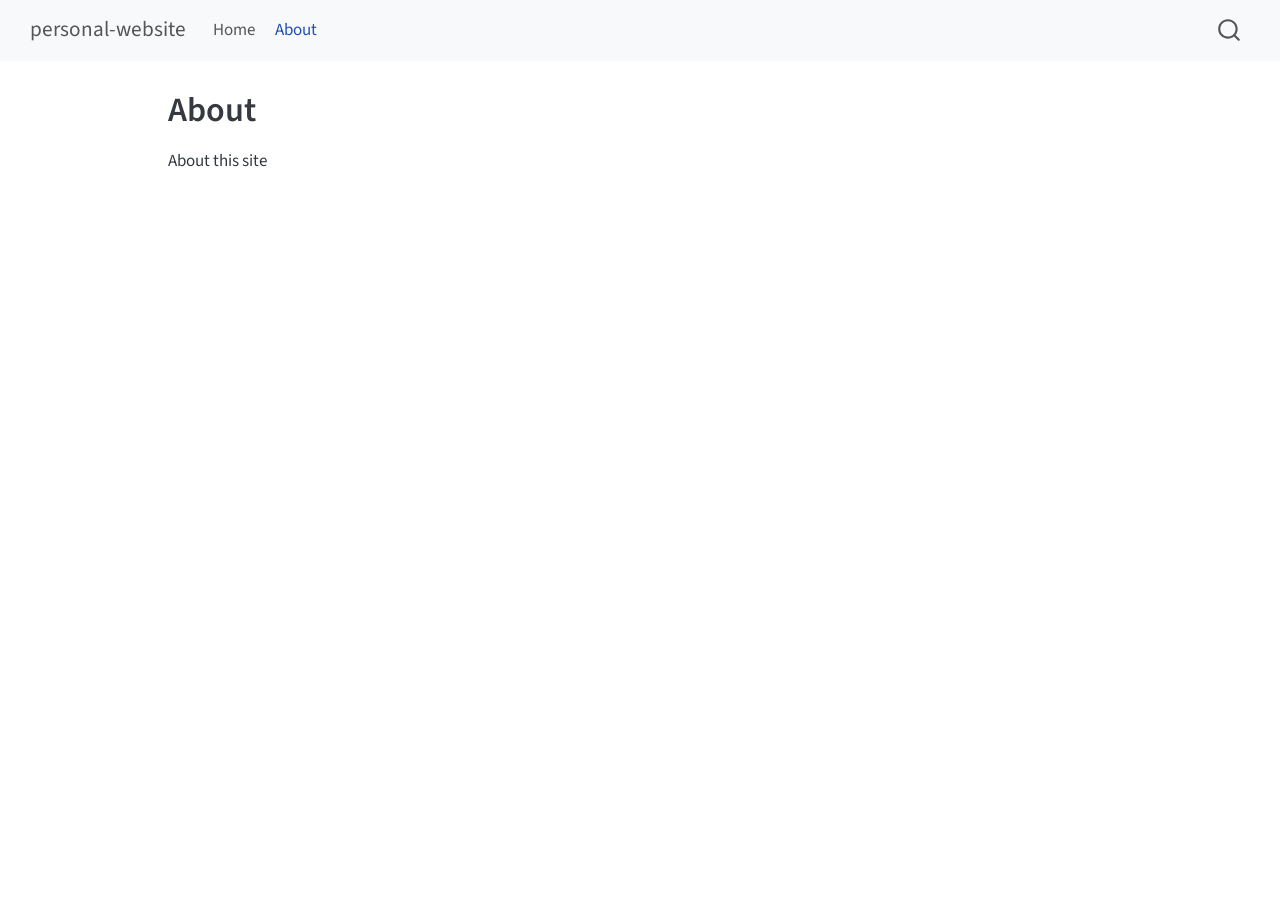
==== about.html @ a1883f08 "Built site for gh-pages" ====
<!DOCTYPE html>
<html xmlns="http://www.w3.org/1999/xhtml" lang="en" xml:lang="en"><head>

<meta charset="utf-8">
<meta name="generator" content="quarto-1.10.18">

<meta name="viewport" content="width=device-width, initial-scale=1.0, user-scalable=yes">


<title>About – personal-website</title>
<style>
/* Default styles provided by pandoc.
** See https://pandoc.org/MANUAL.html#variables-for-html for config info.
*/
span.smallcaps{font-variant: small-caps;}
div.columns{display: flex; gap: 1.5em;}
div.column{flex: auto;}
@media screen {
div.columns{gap: min(4vw, 1.5em);}
div.column{overflow-x: auto;}
}
div.hanging-indent{margin-left: 1.5em; text-indent: -1.5em;}
ul.task-list{list-style: none;}
ul.task-list li input[type="checkbox"] {
  width: 0.8em;
  margin: 0 0.8em 0.2em -1em; /* quarto-specific, see https://github.com/quarto-dev/quarto-cli/issues/4556 */ 
  vertical-align: middle;
}
</style>


<script src="site_libs/quarto-nav/quarto-nav.js"></script>
<script src="site_libs/quarto-nav/headroom.min.js"></script>
<script src="site_libs/clipboard/clipboard.min.js"></script>
<script src="site_libs/quarto-search/autocomplete.umd.js"></script>
<script src="site_libs/quarto-search/fuse.min.js"></script>
<script src="site_libs/quarto-search/quarto-search.js"></script>
<meta name="quarto:offset" content="./">
<script src="site_libs/quarto-html/quarto.js" type="module"></script>
<script src="site_libs/quarto-html/tabsets/tabsets.js" type="module"></script>
<script src="site_libs/quarto-html/popper.min.js"></script>
<script src="site_libs/quarto-html/tippy.umd.min.js"></script>
<script src="site_libs/quarto-html/anchor.min.js"></script>
<link href="site_libs/quarto-html/tippy.css" rel="stylesheet">
<link href="site_libs/quarto-html/quarto-syntax-highlighting-64a204ab8560d761af7679ceaba22944.css" rel="stylesheet" id="quarto-text-highlighting-styles">
<script src="site_libs/bootstrap/bootstrap.min.js"></script>
<link href="site_libs/bootstrap/bootstrap-icons.css" rel="stylesheet">
<link href="site_libs/bootstrap/bootstrap-172ba59bd5e0b52282274ba0c0cc16fc.min.css" rel="stylesheet" append-hash="true" id="quarto-bootstrap" data-mode="light">
<script id="quarto-search-options" type="application/json">{
  "location": "navbar",
  "copy-button": false,
  "collapse-after": 3,
  "panel-placement": "end",
  "type": "overlay",
  "limit": 50,
  "keyboard-shortcut": [
    "f",
    "/",
    "s"
  ],
  "show-item-context": false,
  "language": {
    "search-no-results-text": "No results",
    "search-matching-documents-text": "matching documents",
    "search-copy-link-title": "Copy link to search",
    "search-hide-matches-text": "Hide additional matches",
    "search-more-match-text": "more match in this document",
    "search-more-matches-text": "more matches in this document",
    "search-clear-button-title": "Clear",
    "search-text-placeholder": "",
    "search-detached-cancel-button-title": "Cancel",
    "search-submit-button-title": "Submit",
    "search-label": "Search"
  }
}</script>


<link rel="stylesheet" href="styles.css">
</head>

<body class="nav-fixed quarto-light">

<div id="quarto-search-results"></div>
  <header id="quarto-header" class="headroom fixed-top">
    <nav class="navbar navbar-expand-lg " data-bs-theme="dark">
      <div class="navbar-container container-fluid">
      <div class="navbar-brand-container mx-auto">
    <a class="navbar-brand" href="./index.html">
    <span class="navbar-title">personal-website</span>
    </a>
  </div>
            <div id="quarto-search" class="" title="Search"></div>
          <button class="navbar-toggler" type="button" data-bs-toggle="collapse" data-bs-target="#navbarCollapse" aria-controls="navbarCollapse" role="menu" aria-expanded="false" aria-label="Toggle navigation" onclick="if (window.quartoToggleHeadroom) { window.quartoToggleHeadroom(); }">
  <span class="navbar-toggler-icon"></span>
</button>
          <div class="collapse navbar-collapse" id="navbarCollapse">
            <ul class="navbar-nav navbar-nav-scroll me-auto">
  <li class="nav-item">
    <a class="nav-link" href="./index.html"> 
<span class="menu-text">Home</span></a>
  </li>  
  <li class="nav-item">
    <a class="nav-link active" href="./about.html" aria-current="page"> 
<span class="menu-text">About</span></a>
  </li>  
</ul>
          </div> <!-- /navcollapse -->
            <div class="quarto-navbar-tools">
</div>
      </div> <!-- /container-fluid -->
    </nav>
</header>
<!-- content -->
<div id="quarto-content" class="quarto-container page-columns page-rows-contents page-layout-article page-navbar">
<!-- sidebar -->
<!-- margin-sidebar -->
    <div id="quarto-margin-sidebar" class="sidebar margin-sidebar zindex-bottom">
        
    </div>
<!-- main -->
<main class="content" id="quarto-document-content">

<header id="title-block-header" class="quarto-title-block default">
<div class="quarto-title">
<h1 class="title">About</h1>
</div>



<div class="quarto-title-meta">

    
  
    
  </div>
  


</header>


<p>About this site</p>



</main> <!-- /main -->
<script id="quarto-html-after-body" type="application/javascript">
  window.document.addEventListener("DOMContentLoaded", function (event) {
    const icon = "";
    const anchorJS = new window.AnchorJS();
    anchorJS.options = {
      placement: 'right',
      icon: icon
    };
    anchorJS.add('.anchored');
    const isCodeAnnotation = (el) => {
      for (const clz of el.classList) {
        if (clz.startsWith('code-annotation-')) {                     
          return true;
        }
      }
      return false;
    }
    const onCopySuccess = function(e) {
      // button target
      const button = e.trigger;
      // don't keep focus
      button.blur();
      // flash "checked"
      button.classList.add('code-copy-button-checked');
      var currentTitle = button.getAttribute("title");
      button.setAttribute("title", "Copied!");
      let tooltip;
      if (window.bootstrap) {
        button.setAttribute("data-bs-toggle", "tooltip");
        button.setAttribute("data-bs-placement", "left");
        button.setAttribute("data-bs-title", "Copied!");
        tooltip = new bootstrap.Tooltip(button, 
          { trigger: "manual", 
            customClass: "code-copy-button-tooltip",
            offset: [0, -8]});
        tooltip.show();    
      }
      setTimeout(function() {
        if (tooltip) {
          tooltip.hide();
          button.removeAttribute("data-bs-title");
          button.removeAttribute("data-bs-toggle");
          button.removeAttribute("data-bs-placement");
        }
        button.setAttribute("title", currentTitle);
        button.classList.remove('code-copy-button-checked');
      }, 1000);
      // clear code selection
      e.clearSelection();
    }
    const getTextToCopy = function(trigger) {
      const outerScaffold = trigger.parentElement.cloneNode(true);
      const codeEl = outerScaffold.querySelector('code');
      for (const childEl of codeEl.children) {
        if (isCodeAnnotation(childEl)) {
          childEl.remove();
        }
      }
      return codeEl.innerText;
    }
    const clipboard = new window.ClipboardJS('.code-copy-button:not([data-in-quarto-modal])', {
      text: getTextToCopy
    });
    clipboard.on('success', onCopySuccess);
    if (window.document.getElementById('quarto-embedded-source-code-modal')) {
      const clipboardModal = new window.ClipboardJS('.code-copy-button[data-in-quarto-modal]', {
        text: getTextToCopy,
        container: window.document.getElementById('quarto-embedded-source-code-modal')
      });
      clipboardModal.on('success', onCopySuccess);
    }
      var localhostRegex = new RegExp(/^(?:http|https):\/\/localhost\:?[0-9]*\//);
      var mailtoRegex = new RegExp(/^mailto:/);
        var filterRegex = new RegExp('/' + window.location.host + '/');
      var isInternal = (href) => {
          return filterRegex.test(href) || localhostRegex.test(href) || mailtoRegex.test(href);
      }
      // Inspect non-navigation links and adorn them if external
     var links = window.document.querySelectorAll('a[href]:not(.nav-link):not(.navbar-brand):not(.toc-action):not(.sidebar-link):not(.sidebar-item-toggle):not(.pagination-link):not(.no-external):not([aria-hidden]):not(.dropdown-item):not(.quarto-navigation-tool):not(.about-link)');
      for (var i=0; i<links.length; i++) {
        const link = links[i];
        if (!isInternal(link.href)) {
          // undo the damage that might have been done by quarto-nav.js in the case of
          // links that we want to consider external
          if (link.dataset.originalHref !== undefined) {
            link.href = link.dataset.originalHref;
          }
        }
      }
    function tippyHover(el, contentFn, onTriggerFn, onUntriggerFn) {
      const config = {
        allowHTML: true,
        maxWidth: 500,
        delay: 100,
        arrow: false,
        appendTo: function(el) {
            return el.parentElement;
        },
        interactive: true,
        interactiveBorder: 10,
        theme: 'quarto',
        placement: 'bottom-start',
      };
      if (contentFn) {
        config.content = contentFn;
      }
      if (onTriggerFn) {
        config.onTrigger = onTriggerFn;
      }
      if (onUntriggerFn) {
        config.onUntrigger = onUntriggerFn;
      }
      window.tippy(el, config); 
    }
    const noterefs = window.document.querySelectorAll('a[role="doc-noteref"]');
    for (var i=0; i<noterefs.length; i++) {
      const ref = noterefs[i];
      tippyHover(ref, function() {
        // use id or data attribute instead here
        let href = ref.getAttribute('data-footnote-href') || ref.getAttribute('href');
        try { href = new URL(href).hash; } catch {}
        const id = href.replace(/^#\/?/, "");
        const note = window.document.getElementById(id);
        if (note) {
          return note.innerHTML;
        } else {
          return "";
        }
      });
    }
    const xrefs = window.document.querySelectorAll('a.quarto-xref');
    const processXRef = (id, note) => {
      // Strip column container classes
      const stripColumnClz = (el) => {
        el.classList.remove("page-full", "page-columns");
        if (el.children) {
          for (const child of el.children) {
            stripColumnClz(child);
          }
        }
      }
      stripColumnClz(note)
      if (id === null || id.startsWith('sec-')) {
        // Special case sections, only their first couple elements
        const container = document.createElement("div");
        if (note.children && note.children.length > 2) {
          container.appendChild(note.children[0].cloneNode(true));
          for (let i = 1; i < note.children.length; i++) {
            const child = note.children[i];
            if (child.tagName === "P" && child.innerText === "") {
              continue;
            } else {
              container.appendChild(child.cloneNode(true));
              break;
            }
          }
          if (window.Quarto?.typesetMath) {
            window.Quarto.typesetMath(container);
          }
          return container.innerHTML
        } else {
          if (window.Quarto?.typesetMath) {
            window.Quarto.typesetMath(note);
          }
          return note.innerHTML;
        }
      } else {
        // Remove any anchor links if they are present
        const anchorLink = note.querySelector('a.anchorjs-link');
        if (anchorLink) {
          anchorLink.remove();
        }
        if (window.Quarto?.typesetMath) {
          window.Quarto.typesetMath(note);
        }
        if (note.classList.contains("callout")) {
          return note.outerHTML;
        } else {
          return note.innerHTML;
        }
      }
    }
    for (var i=0; i<xrefs.length; i++) {
      const xref = xrefs[i];
      tippyHover(xref, undefined, function(instance) {
        instance.disable();
        let url = xref.getAttribute('href');
        let hash = undefined; 
        if (url.startsWith('#')) {
          hash = url;
        } else {
          try { hash = new URL(url).hash; } catch {}
        }
        if (hash) {
          const id = hash.replace(/^#\/?/, "");
          const note = window.document.getElementById(id);
          if (note !== null) {
            try {
              const html = processXRef(id, note.cloneNode(true));
              instance.setContent(html);
            } finally {
              instance.enable();
              instance.show();
            }
          } else {
            // See if we can fetch this
            fetch(url.split('#')[0])
            .then(res => res.text())
            .then(html => {
              const parser = new DOMParser();
              const htmlDoc = parser.parseFromString(html, "text/html");
              const note = htmlDoc.getElementById(id);
              if (note !== null) {
                const html = processXRef(id, note);
                instance.setContent(html);
              } 
            }).finally(() => {
              instance.enable();
              instance.show();
            });
          }
        } else {
          // See if we can fetch a full url (with no hash to target)
          // This is a special case and we should probably do some content thinning / targeting
          fetch(url)
          .then(res => res.text())
          .then(html => {
            const parser = new DOMParser();
            const htmlDoc = parser.parseFromString(html, "text/html");
            const note = htmlDoc.querySelector('main.content');
            if (note !== null) {
              // This should only happen for chapter cross references
              // (since there is no id in the URL)
              // remove the first header
              if (note.children.length > 0 && note.children[0].tagName === "HEADER") {
                note.children[0].remove();
              }
              const html = processXRef(null, note);
              instance.setContent(html);
            } 
          }).finally(() => {
            instance.enable();
            instance.show();
          });
        }
      }, function(instance) {
      });
    }
        let selectedAnnoteEl;
        const selectorForAnnotation = ( cell, annotation) => {
          let cellAttr = 'data-code-cell="' + cell + '"';
          let lineAttr = 'data-code-annotation="' +  annotation + '"';
          const selector = 'span[' + cellAttr + '][' + lineAttr + ']';
          return selector;
        }
        const selectCodeLines = (annoteEl) => {
          const doc = window.document;
          const targetCell = annoteEl.getAttribute("data-target-cell");
          const targetAnnotation = annoteEl.getAttribute("data-target-annotation");
          const annoteSpan = window.document.querySelector(selectorForAnnotation(targetCell, targetAnnotation));
          const lines = annoteSpan.getAttribute("data-code-lines").split(",");
          const lineIds = lines.map((line) => {
            return targetCell + "-" + line;
          })
          let top = null;
          let height = null;
          let parent = null;
          if (lineIds.length > 0) {
              //compute the position of the single el (top and bottom and make a div)
              const el = window.document.getElementById(lineIds[0]);
              top = el.offsetTop;
              height = el.offsetHeight;
              parent = el.parentElement.parentElement;
            if (lineIds.length > 1) {
              const lastEl = window.document.getElementById(lineIds[lineIds.length - 1]);
              const bottom = lastEl.offsetTop + lastEl.offsetHeight;
              height = bottom - top;
            }
            if (top !== null && height !== null && parent !== null) {
              // cook up a div (if necessary) and position it 
              let div = window.document.getElementById("code-annotation-line-highlight");
              if (div === null) {
                div = window.document.createElement("div");
                div.setAttribute("id", "code-annotation-line-highlight");
                div.style.position = 'absolute';
                parent.appendChild(div);
              }
              div.style.top = top - 2 + "px";
              div.style.height = height + 4 + "px";
              div.style.left = 0;
              let gutterDiv = window.document.getElementById("code-annotation-line-highlight-gutter");
              if (gutterDiv === null) {
                gutterDiv = window.document.createElement("div");
                gutterDiv.setAttribute("id", "code-annotation-line-highlight-gutter");
                gutterDiv.style.position = 'absolute';
                const codeCell = window.document.getElementById(targetCell);
                const gutter = codeCell.querySelector('.code-annotation-gutter');
                gutter.appendChild(gutterDiv);
              }
              gutterDiv.style.top = top - 2 + "px";
              gutterDiv.style.height = height + 4 + "px";
            }
            selectedAnnoteEl = annoteEl;
          }
        };
        const unselectCodeLines = () => {
          const elementsIds = ["code-annotation-line-highlight", "code-annotation-line-highlight-gutter"];
          elementsIds.forEach((elId) => {
            const div = window.document.getElementById(elId);
            if (div) {
              div.remove();
            }
          });
          selectedAnnoteEl = undefined;
        };
          // Handle positioning of the toggle
      window.addEventListener(
        "resize",
        throttle(() => {
          elRect = undefined;
          if (selectedAnnoteEl) {
            selectCodeLines(selectedAnnoteEl);
          }
        }, 10)
      );
      function throttle(fn, ms) {
      let throttle = false;
      let timer;
        return (...args) => {
          if(!throttle) { // first call gets through
              fn.apply(this, args);
              throttle = true;
          } else { // all the others get throttled
              if(timer) clearTimeout(timer); // cancel #2
              timer = setTimeout(() => {
                fn.apply(this, args);
                timer = throttle = false;
              }, ms);
          }
        };
      }
        // Attach click handler to the DT
        const annoteDls = window.document.querySelectorAll('dt[data-target-cell]');
        for (const annoteDlNode of annoteDls) {
          annoteDlNode.addEventListener('click', (event) => {
            const clickedEl = event.target;
            if (clickedEl !== selectedAnnoteEl) {
              unselectCodeLines();
              const activeEl = window.document.querySelector('dt[data-target-cell].code-annotation-active');
              if (activeEl) {
                activeEl.classList.remove('code-annotation-active');
              }
              selectCodeLines(clickedEl);
              clickedEl.classList.add('code-annotation-active');
            } else {
              // Unselect the line
              unselectCodeLines();
              clickedEl.classList.remove('code-annotation-active');
            }
          });
        }
    const findCites = (el) => {
      const parentEl = el.parentElement;
      if (parentEl) {
        const cites = parentEl.dataset.cites;
        if (cites) {
          return {
            el,
            cites: cites.split(' ')
          };
        } else {
          return findCites(el.parentElement)
        }
      } else {
        return undefined;
      }
    };
    var bibliorefs = window.document.querySelectorAll('a[role="doc-biblioref"]');
    for (var i=0; i<bibliorefs.length; i++) {
      const ref = bibliorefs[i];
      const citeInfo = findCites(ref);
      if (citeInfo) {
        tippyHover(citeInfo.el, function() {
          var popup = window.document.createElement('div');
          citeInfo.cites.forEach(function(cite) {
            var citeDiv = window.document.createElement('div');
            citeDiv.classList.add('hanging-indent');
            citeDiv.classList.add('csl-entry');
            var biblioDiv = window.document.getElementById('ref-' + cite);
            if (biblioDiv) {
              citeDiv.innerHTML = biblioDiv.innerHTML;
            }
            popup.appendChild(citeDiv);
          });
          return popup.innerHTML;
        });
      }
    }
  });
  </script>
</div> <!-- /content -->




</body></html>
---- site_libs/quarto-html/tippy.css ----
.tippy-box[data-animation=fade][data-state=hidden]{opacity:0}[data-tippy-root]{max-width:calc(100vw - 10px)}.tippy-box{position:relative;background-color:#333;color:#fff;border-radius:4px;font-size:14px;line-height:1.4;white-space:normal;outline:0;transition-property:transform,visibility,opacity}.tippy-box[data-placement^=top]>.tippy-arrow{bottom:0}.tippy-box[data-placement^=top]>.tippy-arrow:before{bottom:-7px;left:0;border-width:8px 8px 0;border-top-color:initial;transform-origin:center top}.tippy-box[data-placement^=bottom]>.tippy-arrow{top:0}.tippy-box[data-placement^=bottom]>.tippy-arrow:before{top:-7px;left:0;border-width:0 8px 8px;border-bottom-color:initial;transform-origin:center bottom}.tippy-box[data-placement^=left]>.tippy-arrow{right:0}.tippy-box[data-placement^=left]>.tippy-arrow:before{border-width:8px 0 8px 8px;border-left-color:initial;right:-7px;transform-origin:center left}.tippy-box[data-placement^=right]>.tippy-arrow{left:0}.tippy-box[data-placement^=right]>.tippy-arrow:before{left:-7px;border-width:8px 8px 8px 0;border-right-color:initial;transform-origin:center right}.tippy-box[data-inertia][data-state=visible]{transition-timing-function:cubic-bezier(.54,1.5,.38,1.11)}.tippy-arrow{width:16px;height:16px;color:#333}.tippy-arrow:before{content:"";position:absolute;border-color:transparent;border-style:solid}.tippy-content{position:relative;padding:5px 9px;z-index:1}
---- site_libs/quarto-html/quarto-syntax-highlighting-64a204ab8560d761af7679ceaba22944.css ----
/* quarto syntax highlight colors */
:root {
  --quarto-hl-ot-color: #003B4F;
  --quarto-hl-at-color: #657422;
  --quarto-hl-ss-color: #20794D;
  --quarto-hl-an-color: #5E5E5E;
  --quarto-hl-fu-color: #4758AB;
  --quarto-hl-st-color: #20794D;
  --quarto-hl-cf-color: #003B4F;
  --quarto-hl-op-color: #5E5E5E;
  --quarto-hl-er-color: #AD0000;
  --quarto-hl-bn-color: #AD0000;
  --quarto-hl-al-color: #AD0000;
  --quarto-hl-va-color: #111111;
  --quarto-hl-bu-color: inherit;
  --quarto-hl-ex-color: inherit;
  --quarto-hl-pp-color: #AD0000;
  --quarto-hl-in-color: #5E5E5E;
  --quarto-hl-vs-color: #20794D;
  --quarto-hl-wa-color: #5E5E5E;
  --quarto-hl-do-color: #5E5E5E;
  --quarto-hl-im-color: #00769E;
  --quarto-hl-ch-color: #20794D;
  --quarto-hl-dt-color: #AD0000;
  --quarto-hl-fl-color: #AD0000;
  --quarto-hl-co-color: #5E5E5E;
  --quarto-hl-cv-color: #5E5E5E;
  --quarto-hl-cn-color: #8f5902;
  --quarto-hl-sc-color: #5E5E5E;
  --quarto-hl-dv-color: #AD0000;
  --quarto-hl-kw-color: #003B4F;
}

/* other quarto variables */
:root {
  --quarto-font-monospace: SFMono-Regular, Menlo, Monaco, Consolas, "Liberation Mono", "Courier New", monospace;
}

/* syntax highlight based on Pandoc's rules */
pre > code.sourceCode > span {
  color: #003B4F;
}

code.sourceCode > span {
  color: #003B4F;
}

div.sourceCode,
div.sourceCode pre.sourceCode {
  color: #003B4F;
}

/* Normal */
code span {
  color: #003B4F;
}

/* Alert */
code span.al {
  color: #AD0000;
  font-style: inherit;
}

/* Annotation */
code span.an {
  color: #5E5E5E;
  font-style: inherit;
}

/* Attribute */
code span.at {
  color: #657422;
  font-style: inherit;
}

/* BaseN */
code span.bn {
  color: #AD0000;
  font-style: inherit;
}

/* BuiltIn */
code span.bu {
  font-style: inherit;
}

/* ControlFlow */
code span.cf {
  color: #003B4F;
  font-weight: bold;
  font-style: inherit;
}

/* Char */
code span.ch {
  color: #20794D;
  font-style: inherit;
}

/* Constant */
code span.cn {
  color: #8f5902;
  font-style: inherit;
}

/* Comment */
code span.co {
  color: #5E5E5E;
  font-style: inherit;
}

/* CommentVar */
code span.cv {
  color: #5E5E5E;
  font-style: italic;
}

/* Documentation */
code span.do {
  color: #5E5E5E;
  font-style: italic;
}

/* DataType */
code span.dt {
  color: #AD0000;
  font-style: inherit;
}

/* DecVal */
code span.dv {
  color: #AD0000;
  font-style: inherit;
}

/* Error */
code span.er {
  color: #AD0000;
  font-style: inherit;
}

/* Extension */
code span.ex {
  font-style: inherit;
}

/* Float */
code span.fl {
  color: #AD0000;
  font-style: inherit;
}

/* Function */
code span.fu {
  color: #4758AB;
  font-style: inherit;
}

/* Import */
code span.im {
  color: #00769E;
  font-style: inherit;
}

/* Information */
code span.in {
  color: #5E5E5E;
  font-style: inherit;
}

/* Keyword */
code span.kw {
  color: #003B4F;
  font-weight: bold;
  font-style: inherit;
}

/* Operator */
code span.op {
  color: #5E5E5E;
  font-style: inherit;
}

/* Other */
code span.ot {
  color: #003B4F;
  font-style: inherit;
}

/* Preprocessor */
code span.pp {
  color: #AD0000;
  font-style: inherit;
}

/* SpecialChar */
code span.sc {
  color: #5E5E5E;
  font-style: inherit;
}

/* SpecialString */
code span.ss {
  color: #20794D;
  font-style: inherit;
}

/* String */
code span.st {
  color: #20794D;
  font-style: inherit;
}

/* Variable */
code span.va {
  color: #111111;
  font-style: inherit;
}

/* VerbatimString */
code span.vs {
  color: #20794D;
  font-style: inherit;
}

/* Warning */
code span.wa {
  color: #5E5E5E;
  font-style: italic;
}

.prevent-inlining {
  content: "</";
}

/*# sourceMappingURL=9d8d5bb603a83b8298b89080a598c93b.css.map */
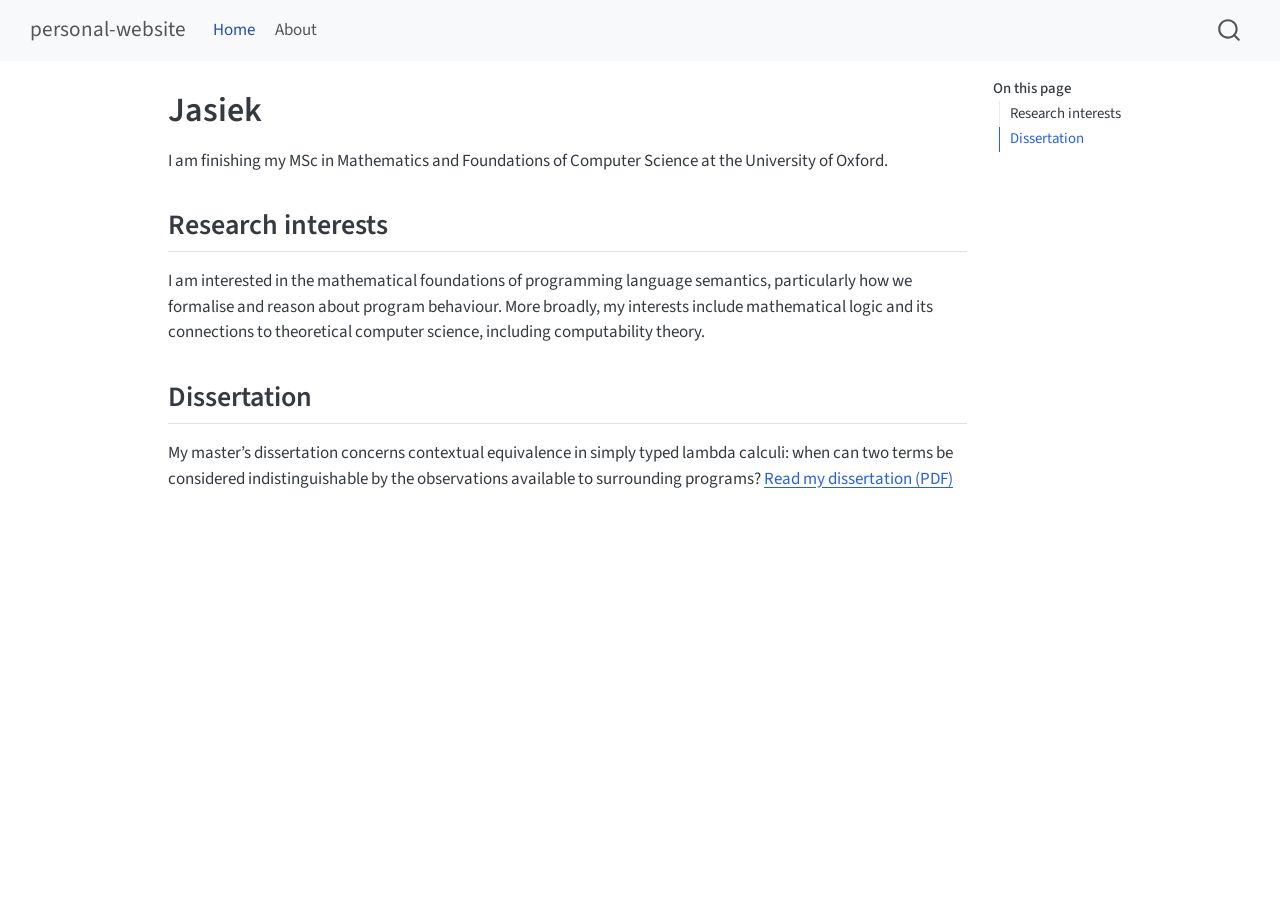
==== commit 352ae725: "Built site for gh-pages" ====
--- a/about.html
+++ b/about.html
@@ -1,552 +1,18 @@
-<!DOCTYPE html>
-<html xmlns="http://www.w3.org/1999/xhtml" lang="en" xml:lang="en"><head>
-
-<meta charset="utf-8">
-<meta name="generator" content="quarto-1.10.18">
-
-<meta name="viewport" content="width=device-width, initial-scale=1.0, user-scalable=yes">
-
-
-<title>About – personal-website</title>
-<style>
-/* Default styles provided by pandoc.
-** See https://pandoc.org/MANUAL.html#variables-for-html for config info.
-*/
-span.smallcaps{font-variant: small-caps;}
-div.columns{display: flex; gap: 1.5em;}
-div.column{flex: auto;}
-@media screen {
-div.columns{gap: min(4vw, 1.5em);}
-div.column{overflow-x: auto;}
-}
-div.hanging-indent{margin-left: 1.5em; text-indent: -1.5em;}
-ul.task-list{list-style: none;}
-ul.task-list li input[type="checkbox"] {
-  width: 0.8em;
-  margin: 0 0.8em 0.2em -1em; /* quarto-specific, see https://github.com/quarto-dev/quarto-cli/issues/4556 */ 
-  vertical-align: middle;
-}
-</style>
-
-
-<script src="site_libs/quarto-nav/quarto-nav.js"></script>
-<script src="site_libs/quarto-nav/headroom.min.js"></script>
-<script src="site_libs/clipboard/clipboard.min.js"></script>
-<script src="site_libs/quarto-search/autocomplete.umd.js"></script>
-<script src="site_libs/quarto-search/fuse.min.js"></script>
-<script src="site_libs/quarto-search/quarto-search.js"></script>
-<meta name="quarto:offset" content="./">
-<script src="site_libs/quarto-html/quarto.js" type="module"></script>
-<script src="site_libs/quarto-html/tabsets/tabsets.js" type="module"></script>
-<script src="site_libs/quarto-html/popper.min.js"></script>
-<script src="site_libs/quarto-html/tippy.umd.min.js"></script>
-<script src="site_libs/quarto-html/anchor.min.js"></script>
-<link href="site_libs/quarto-html/tippy.css" rel="stylesheet">
-<link href="site_libs/quarto-html/quarto-syntax-highlighting-64a204ab8560d761af7679ceaba22944.css" rel="stylesheet" id="quarto-text-highlighting-styles">
-<script src="site_libs/bootstrap/bootstrap.min.js"></script>
-<link href="site_libs/bootstrap/bootstrap-icons.css" rel="stylesheet">
-<link href="site_libs/bootstrap/bootstrap-172ba59bd5e0b52282274ba0c0cc16fc.min.css" rel="stylesheet" append-hash="true" id="quarto-bootstrap" data-mode="light">
-<script id="quarto-search-options" type="application/json">{
-  "location": "navbar",
-  "copy-button": false,
-  "collapse-after": 3,
-  "panel-placement": "end",
-  "type": "overlay",
-  "limit": 50,
-  "keyboard-shortcut": [
-    "f",
-    "/",
-    "s"
-  ],
-  "show-item-context": false,
-  "language": {
-    "search-no-results-text": "No results",
-    "search-matching-documents-text": "matching documents",
-    "search-copy-link-title": "Copy link to search",
-    "search-hide-matches-text": "Hide additional matches",
-    "search-more-match-text": "more match in this document",
-    "search-more-matches-text": "more matches in this document",
-    "search-clear-button-title": "Clear",
-    "search-text-placeholder": "",
-    "search-detached-cancel-button-title": "Cancel",
-    "search-submit-button-title": "Submit",
-    "search-label": "Search"
-  }
-}</script>
-
-
-<link rel="stylesheet" href="styles.css">
+<html xmlns="http://www.w3.org/1999/xhtml">
+<head>
+  <title>Redirect</title>
+  <script type="text/javascript">
+    var redirects = {"":"index.html"};
+    var hash = window.location.hash.startsWith('#') ? window.location.hash.slice(1) : window.location.hash;
+    var redirect = redirects[hash] || redirects[""] || "/";
+    window.document.title = 'Redirect to  ' +  redirect;
+    if (!redirects[hash]) {
+      redirect = redirect + window.location.hash;
+    }
+    redirect = redirect + window.location.search;
+    window.location.replace(redirect);
+  </script>
 </head>
-
-<body class="nav-fixed quarto-light">
-
-<div id="quarto-search-results"></div>
-  <header id="quarto-header" class="headroom fixed-top">
-    <nav class="navbar navbar-expand-lg " data-bs-theme="dark">
-      <div class="navbar-container container-fluid">
-      <div class="navbar-brand-container mx-auto">
-    <a class="navbar-brand" href="./index.html">
-    <span class="navbar-title">personal-website</span>
-    </a>
-  </div>
-            <div id="quarto-search" class="" title="Search"></div>
-          <button class="navbar-toggler" type="button" data-bs-toggle="collapse" data-bs-target="#navbarCollapse" aria-controls="navbarCollapse" role="menu" aria-expanded="false" aria-label="Toggle navigation" onclick="if (window.quartoToggleHeadroom) { window.quartoToggleHeadroom(); }">
-  <span class="navbar-toggler-icon"></span>
-</button>
-          <div class="collapse navbar-collapse" id="navbarCollapse">
-            <ul class="navbar-nav navbar-nav-scroll me-auto">
-  <li class="nav-item">
-    <a class="nav-link" href="./index.html"> 
-<span class="menu-text">Home</span></a>
-  </li>  
-  <li class="nav-item">
-    <a class="nav-link active" href="./about.html" aria-current="page"> 
-<span class="menu-text">About</span></a>
-  </li>  
-</ul>
-          </div> <!-- /navcollapse -->
-            <div class="quarto-navbar-tools">
-</div>
-      </div> <!-- /container-fluid -->
-    </nav>
-</header>
-<!-- content -->
-<div id="quarto-content" class="quarto-container page-columns page-rows-contents page-layout-article page-navbar">
-<!-- sidebar -->
-<!-- margin-sidebar -->
-    <div id="quarto-margin-sidebar" class="sidebar margin-sidebar zindex-bottom">
-        
-    </div>
-<!-- main -->
-<main class="content" id="quarto-document-content">
-
-<header id="title-block-header" class="quarto-title-block default">
-<div class="quarto-title">
-<h1 class="title">About</h1>
-</div>
-
-
-
-<div class="quarto-title-meta">
-
-    
-  
-    
-  </div>
-  
-
-
-</header>
-
-
-<p>About this site</p>
-
-
-
-</main> <!-- /main -->
-<script id="quarto-html-after-body" type="application/javascript">
-  window.document.addEventListener("DOMContentLoaded", function (event) {
-    const icon = "";
-    const anchorJS = new window.AnchorJS();
-    anchorJS.options = {
-      placement: 'right',
-      icon: icon
-    };
-    anchorJS.add('.anchored');
-    const isCodeAnnotation = (el) => {
-      for (const clz of el.classList) {
-        if (clz.startsWith('code-annotation-')) {                     
-          return true;
-        }
-      }
-      return false;
-    }
-    const onCopySuccess = function(e) {
-      // button target
-      const button = e.trigger;
-      // don't keep focus
-      button.blur();
-      // flash "checked"
-      button.classList.add('code-copy-button-checked');
-      var currentTitle = button.getAttribute("title");
-      button.setAttribute("title", "Copied!");
-      let tooltip;
-      if (window.bootstrap) {
-        button.setAttribute("data-bs-toggle", "tooltip");
-        button.setAttribute("data-bs-placement", "left");
-        button.setAttribute("data-bs-title", "Copied!");
-        tooltip = new bootstrap.Tooltip(button, 
-          { trigger: "manual", 
-            customClass: "code-copy-button-tooltip",
-            offset: [0, -8]});
-        tooltip.show();    
-      }
-      setTimeout(function() {
-        if (tooltip) {
-          tooltip.hide();
-          button.removeAttribute("data-bs-title");
-          button.removeAttribute("data-bs-toggle");
-          button.removeAttribute("data-bs-placement");
-        }
-        button.setAttribute("title", currentTitle);
-        button.classList.remove('code-copy-button-checked');
-      }, 1000);
-      // clear code selection
-      e.clearSelection();
-    }
-    const getTextToCopy = function(trigger) {
-      const outerScaffold = trigger.parentElement.cloneNode(true);
-      const codeEl = outerScaffold.querySelector('code');
-      for (const childEl of codeEl.children) {
-        if (isCodeAnnotation(childEl)) {
-          childEl.remove();
-        }
-      }
-      return codeEl.innerText;
-    }
-    const clipboard = new window.ClipboardJS('.code-copy-button:not([data-in-quarto-modal])', {
-      text: getTextToCopy
-    });
-    clipboard.on('success', onCopySuccess);
-    if (window.document.getElementById('quarto-embedded-source-code-modal')) {
-      const clipboardModal = new window.ClipboardJS('.code-copy-button[data-in-quarto-modal]', {
-        text: getTextToCopy,
-        container: window.document.getElementById('quarto-embedded-source-code-modal')
-      });
-      clipboardModal.on('success', onCopySuccess);
-    }
-      var localhostRegex = new RegExp(/^(?:http|https):\/\/localhost\:?[0-9]*\//);
-      var mailtoRegex = new RegExp(/^mailto:/);
-        var filterRegex = new RegExp('/' + window.location.host + '/');
-      var isInternal = (href) => {
-          return filterRegex.test(href) || localhostRegex.test(href) || mailtoRegex.test(href);
-      }
-      // Inspect non-navigation links and adorn them if external
-     var links = window.document.querySelectorAll('a[href]:not(.nav-link):not(.navbar-brand):not(.toc-action):not(.sidebar-link):not(.sidebar-item-toggle):not(.pagination-link):not(.no-external):not([aria-hidden]):not(.dropdown-item):not(.quarto-navigation-tool):not(.about-link)');
-      for (var i=0; i<links.length; i++) {
-        const link = links[i];
-        if (!isInternal(link.href)) {
-          // undo the damage that might have been done by quarto-nav.js in the case of
-          // links that we want to consider external
-          if (link.dataset.originalHref !== undefined) {
-            link.href = link.dataset.originalHref;
-          }
-        }
-      }
-    function tippyHover(el, contentFn, onTriggerFn, onUntriggerFn) {
-      const config = {
-        allowHTML: true,
-        maxWidth: 500,
-        delay: 100,
-        arrow: false,
-        appendTo: function(el) {
-            return el.parentElement;
-        },
-        interactive: true,
-        interactiveBorder: 10,
-        theme: 'quarto',
-        placement: 'bottom-start',
-      };
-      if (contentFn) {
-        config.content = contentFn;
-      }
-      if (onTriggerFn) {
-        config.onTrigger = onTriggerFn;
-      }
-      if (onUntriggerFn) {
-        config.onUntrigger = onUntriggerFn;
-      }
-      window.tippy(el, config); 
-    }
-    const noterefs = window.document.querySelectorAll('a[role="doc-noteref"]');
-    for (var i=0; i<noterefs.length; i++) {
-      const ref = noterefs[i];
-      tippyHover(ref, function() {
-        // use id or data attribute instead here
-        let href = ref.getAttribute('data-footnote-href') || ref.getAttribute('href');
-        try { href = new URL(href).hash; } catch {}
-        const id = href.replace(/^#\/?/, "");
-        const note = window.document.getElementById(id);
-        if (note) {
-          return note.innerHTML;
-        } else {
-          return "";
-        }
-      });
-    }
-    const xrefs = window.document.querySelectorAll('a.quarto-xref');
-    const processXRef = (id, note) => {
-      // Strip column container classes
-      const stripColumnClz = (el) => {
-        el.classList.remove("page-full", "page-columns");
-        if (el.children) {
-          for (const child of el.children) {
-            stripColumnClz(child);
-          }
-        }
-      }
-      stripColumnClz(note)
-      if (id === null || id.startsWith('sec-')) {
-        // Special case sections, only their first couple elements
-        const container = document.createElement("div");
-        if (note.children && note.children.length > 2) {
-          container.appendChild(note.children[0].cloneNode(true));
-          for (let i = 1; i < note.children.length; i++) {
-            const child = note.children[i];
-            if (child.tagName === "P" && child.innerText === "") {
-              continue;
-            } else {
-              container.appendChild(child.cloneNode(true));
-              break;
-            }
-          }
-          if (window.Quarto?.typesetMath) {
-            window.Quarto.typesetMath(container);
-          }
-          return container.innerHTML
-        } else {
-          if (window.Quarto?.typesetMath) {
-            window.Quarto.typesetMath(note);
-          }
-          return note.innerHTML;
-        }
-      } else {
-        // Remove any anchor links if they are present
-        const anchorLink = note.querySelector('a.anchorjs-link');
-        if (anchorLink) {
-          anchorLink.remove();
-        }
-        if (window.Quarto?.typesetMath) {
-          window.Quarto.typesetMath(note);
-        }
-        if (note.classList.contains("callout")) {
-          return note.outerHTML;
-        } else {
-          return note.innerHTML;
-        }
-      }
-    }
-    for (var i=0; i<xrefs.length; i++) {
-      const xref = xrefs[i];
-      tippyHover(xref, undefined, function(instance) {
-        instance.disable();
-        let url = xref.getAttribute('href');
-        let hash = undefined; 
-        if (url.startsWith('#')) {
-          hash = url;
-        } else {
-          try { hash = new URL(url).hash; } catch {}
-        }
-        if (hash) {
-          const id = hash.replace(/^#\/?/, "");
-          const note = window.document.getElementById(id);
-          if (note !== null) {
-            try {
-              const html = processXRef(id, note.cloneNode(true));
-              instance.setContent(html);
-            } finally {
-              instance.enable();
-              instance.show();
-            }
-          } else {
-            // See if we can fetch this
-            fetch(url.split('#')[0])
-            .then(res => res.text())
-            .then(html => {
-              const parser = new DOMParser();
-              const htmlDoc = parser.parseFromString(html, "text/html");
-              const note = htmlDoc.getElementById(id);
-              if (note !== null) {
-                const html = processXRef(id, note);
-                instance.setContent(html);
-              } 
-            }).finally(() => {
-              instance.enable();
-              instance.show();
-            });
-          }
-        } else {
-          // See if we can fetch a full url (with no hash to target)
-          // This is a special case and we should probably do some content thinning / targeting
-          fetch(url)
-          .then(res => res.text())
-          .then(html => {
-            const parser = new DOMParser();
-            const htmlDoc = parser.parseFromString(html, "text/html");
-            const note = htmlDoc.querySelector('main.content');
-            if (note !== null) {
-              // This should only happen for chapter cross references
-              // (since there is no id in the URL)
-              // remove the first header
-              if (note.children.length > 0 && note.children[0].tagName === "HEADER") {
-                note.children[0].remove();
-              }
-              const html = processXRef(null, note);
-              instance.setContent(html);
-            } 
-          }).finally(() => {
-            instance.enable();
-            instance.show();
-          });
-        }
-      }, function(instance) {
-      });
-    }
-        let selectedAnnoteEl;
-        const selectorForAnnotation = ( cell, annotation) => {
-          let cellAttr = 'data-code-cell="' + cell + '"';
-          let lineAttr = 'data-code-annotation="' +  annotation + '"';
-          const selector = 'span[' + cellAttr + '][' + lineAttr + ']';
-          return selector;
-        }
-        const selectCodeLines = (annoteEl) => {
-          const doc = window.document;
-          const targetCell = annoteEl.getAttribute("data-target-cell");
-          const targetAnnotation = annoteEl.getAttribute("data-target-annotation");
-          const annoteSpan = window.document.querySelector(selectorForAnnotation(targetCell, targetAnnotation));
-          const lines = annoteSpan.getAttribute("data-code-lines").split(",");
-          const lineIds = lines.map((line) => {
-            return targetCell + "-" + line;
-          })
-          let top = null;
-          let height = null;
-          let parent = null;
-          if (lineIds.length > 0) {
-              //compute the position of the single el (top and bottom and make a div)
-              const el = window.document.getElementById(lineIds[0]);
-              top = el.offsetTop;
-              height = el.offsetHeight;
-              parent = el.parentElement.parentElement;
-            if (lineIds.length > 1) {
-              const lastEl = window.document.getElementById(lineIds[lineIds.length - 1]);
-              const bottom = lastEl.offsetTop + lastEl.offsetHeight;
-              height = bottom - top;
-            }
-            if (top !== null && height !== null && parent !== null) {
-              // cook up a div (if necessary) and position it 
-              let div = window.document.getElementById("code-annotation-line-highlight");
-              if (div === null) {
-                div = window.document.createElement("div");
-                div.setAttribute("id", "code-annotation-line-highlight");
-                div.style.position = 'absolute';
-                parent.appendChild(div);
-              }
-              div.style.top = top - 2 + "px";
-              div.style.height = height + 4 + "px";
-              div.style.left = 0;
-              let gutterDiv = window.document.getElementById("code-annotation-line-highlight-gutter");
-              if (gutterDiv === null) {
-                gutterDiv = window.document.createElement("div");
-                gutterDiv.setAttribute("id", "code-annotation-line-highlight-gutter");
-                gutterDiv.style.position = 'absolute';
-                const codeCell = window.document.getElementById(targetCell);
-                const gutter = codeCell.querySelector('.code-annotation-gutter');
-                gutter.appendChild(gutterDiv);
-              }
-              gutterDiv.style.top = top - 2 + "px";
-              gutterDiv.style.height = height + 4 + "px";
-            }
-            selectedAnnoteEl = annoteEl;
-          }
-        };
-        const unselectCodeLines = () => {
-          const elementsIds = ["code-annotation-line-highlight", "code-annotation-line-highlight-gutter"];
-          elementsIds.forEach((elId) => {
-            const div = window.document.getElementById(elId);
-            if (div) {
-              div.remove();
-            }
-          });
-          selectedAnnoteEl = undefined;
-        };
-          // Handle positioning of the toggle
-      window.addEventListener(
-        "resize",
-        throttle(() => {
-          elRect = undefined;
-          if (selectedAnnoteEl) {
-            selectCodeLines(selectedAnnoteEl);
-          }
-        }, 10)
-      );
-      function throttle(fn, ms) {
-      let throttle = false;
-      let timer;
-        return (...args) => {
-          if(!throttle) { // first call gets through
-              fn.apply(this, args);
-              throttle = true;
-          } else { // all the others get throttled
-              if(timer) clearTimeout(timer); // cancel #2
-              timer = setTimeout(() => {
-                fn.apply(this, args);
-                timer = throttle = false;
-              }, ms);
-          }
-        };
-      }
-        // Attach click handler to the DT
-        const annoteDls = window.document.querySelectorAll('dt[data-target-cell]');
-        for (const annoteDlNode of annoteDls) {
-          annoteDlNode.addEventListener('click', (event) => {
-            const clickedEl = event.target;
-            if (clickedEl !== selectedAnnoteEl) {
-              unselectCodeLines();
-              const activeEl = window.document.querySelector('dt[data-target-cell].code-annotation-active');
-              if (activeEl) {
-                activeEl.classList.remove('code-annotation-active');
-              }
-              selectCodeLines(clickedEl);
-              clickedEl.classList.add('code-annotation-active');
-            } else {
-              // Unselect the line
-              unselectCodeLines();
-              clickedEl.classList.remove('code-annotation-active');
-            }
-          });
-        }
-    const findCites = (el) => {
-      const parentEl = el.parentElement;
-      if (parentEl) {
-        const cites = parentEl.dataset.cites;
-        if (cites) {
-          return {
-            el,
-            cites: cites.split(' ')
-          };
-        } else {
-          return findCites(el.parentElement)
-        }
-      } else {
-        return undefined;
-      }
-    };
-    var bibliorefs = window.document.querySelectorAll('a[role="doc-biblioref"]');
-    for (var i=0; i<bibliorefs.length; i++) {
-      const ref = bibliorefs[i];
-      const citeInfo = findCites(ref);
-      if (citeInfo) {
-        tippyHover(citeInfo.el, function() {
-          var popup = window.document.createElement('div');
-          citeInfo.cites.forEach(function(cite) {
-            var citeDiv = window.document.createElement('div');
-            citeDiv.classList.add('hanging-indent');
-            citeDiv.classList.add('csl-entry');
-            var biblioDiv = window.document.getElementById('ref-' + cite);
-            if (biblioDiv) {
-              citeDiv.innerHTML = biblioDiv.innerHTML;
-            }
-            popup.appendChild(citeDiv);
-          });
-          return popup.innerHTML;
-        });
-      }
-    }
-  });
-  </script>
-</div> <!-- /content -->
-
-
-
-
-</body></html>+<body>
+</body>
+</html>
